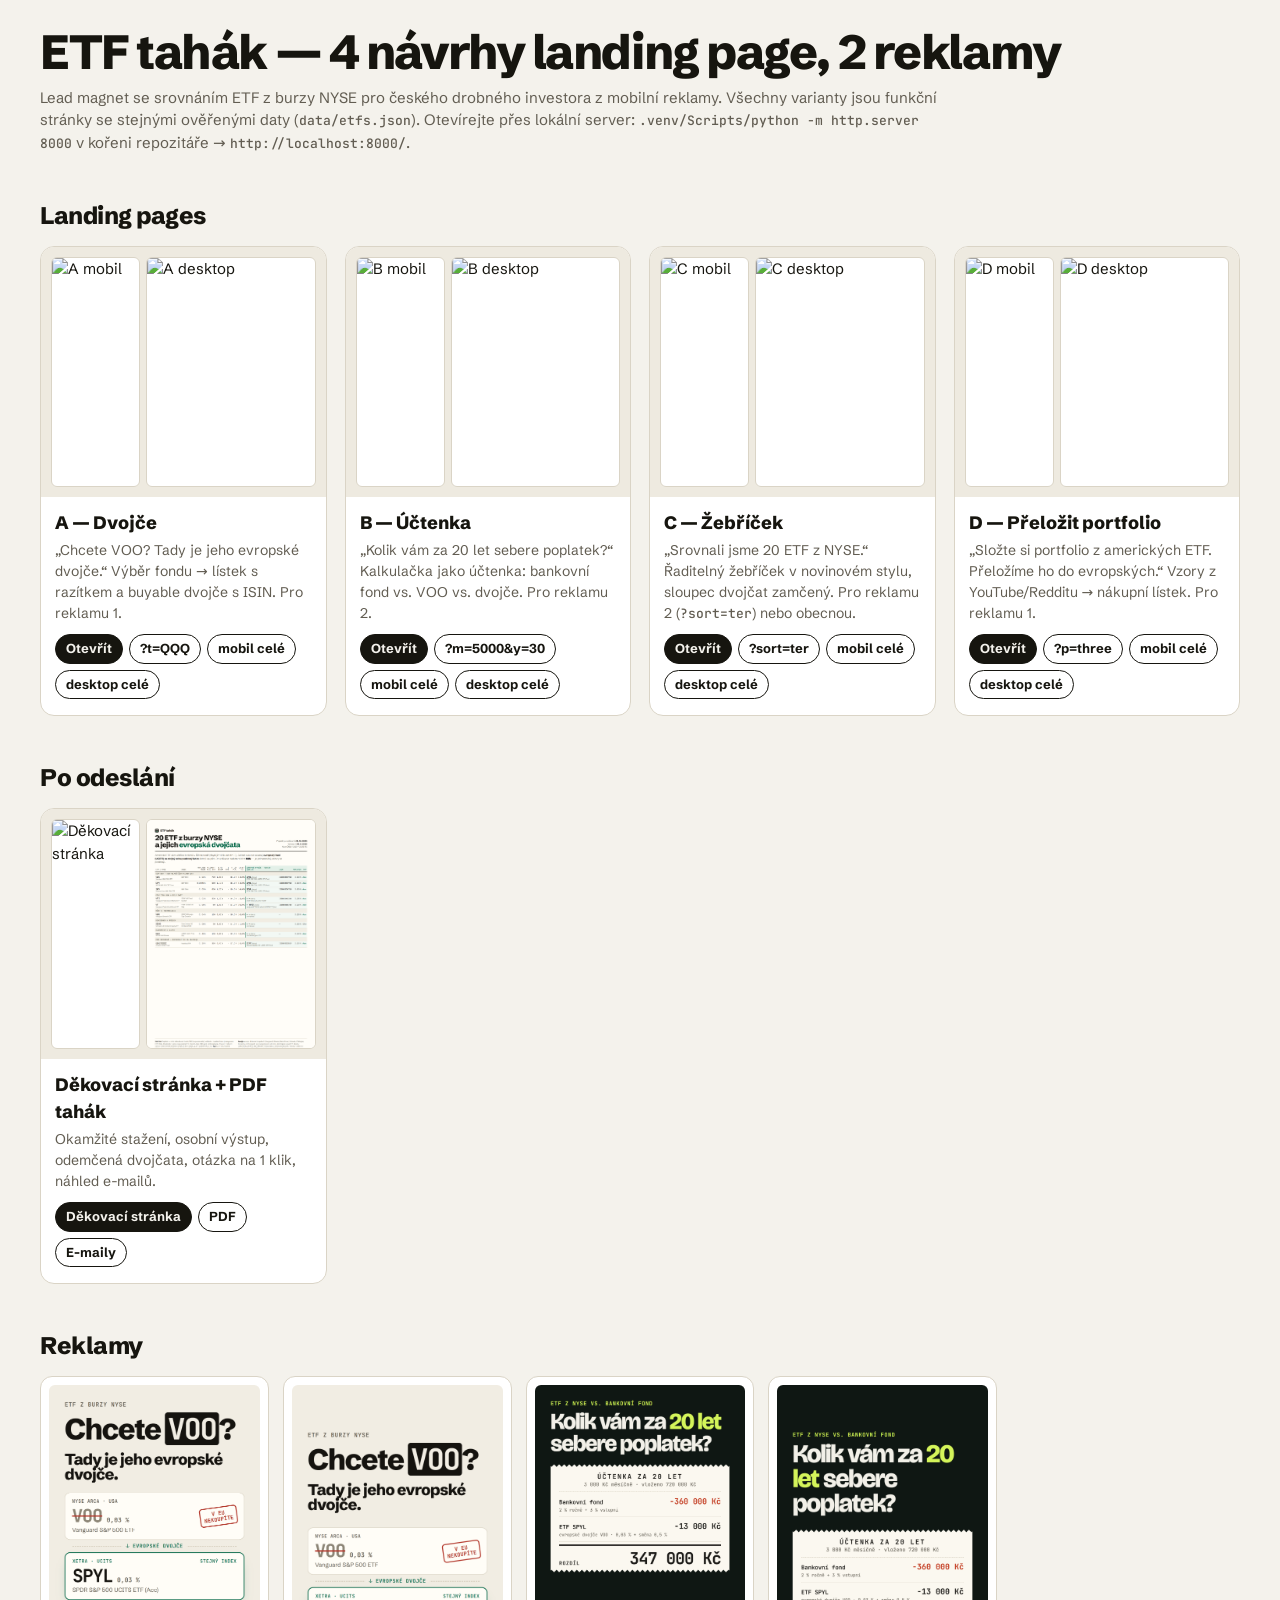
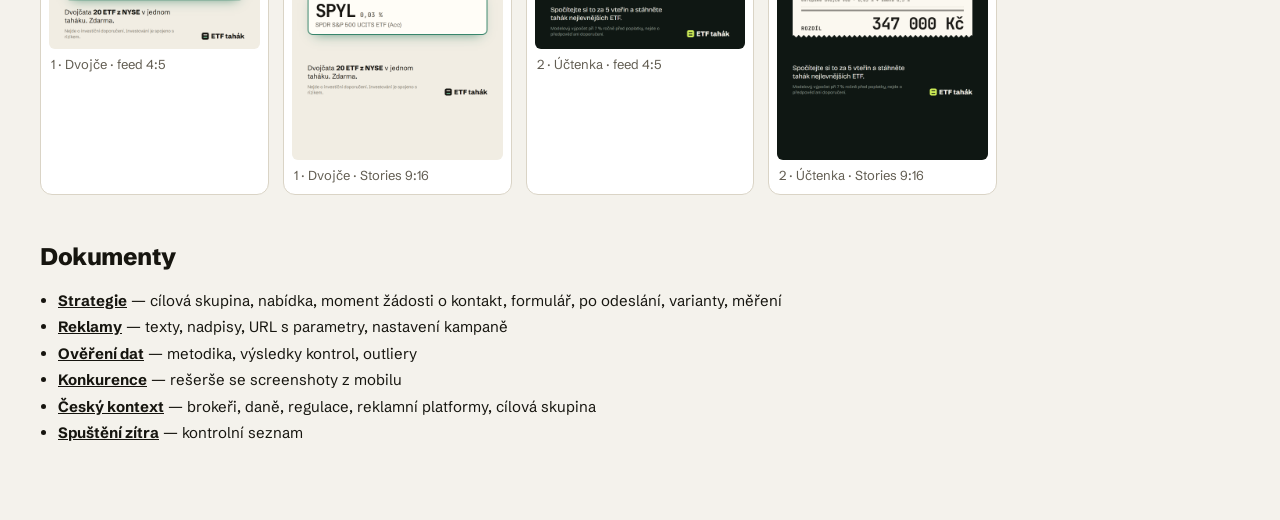
==== index.html @ c57277c0 "Add review gallery, README, capture script; fit hero CTAs in Instagram in-app viewport Co-Authored-B" ====
<!doctype html>
<html lang="cs">
<head>
<meta charset="utf-8">
<meta name="viewport" content="width=device-width, initial-scale=1">
<meta name="robots" content="noindex">
<title>ETF tahák — přehled návrhů</title>
<link rel="stylesheet" href="site/assets/fonts/fonts.css">
<style>
:root { --bg: #F4F2EC; --ink: #16150F; --muted: #625D52; --line: #DAD4C6; --card: #fff; --accent: #0B6B4C; }
* { box-sizing: border-box; } body { margin: 0; background: var(--bg); color: var(--ink); font: 15px/1.5 "Schibsted Grotesk", system-ui, sans-serif; }
.wrap { max-width: 1240px; margin: 0 auto; padding: 28px 20px 60px; }
h1 { font-weight: 800; font-size: clamp(30px, 5vw, 48px); letter-spacing: -.03em; line-height: 1.02; margin: 0; }
.lede { color: var(--muted); max-width: 60em; margin: 10px 0 0; }
h2 { font-weight: 800; font-size: 24px; letter-spacing: -.02em; margin: 44px 0 12px; }
.grid { display: grid; gap: 18px; grid-template-columns: repeat(auto-fill, minmax(270px, 1fr)); }
.card { background: var(--card); border: 1px solid var(--line); border-radius: 14px; overflow: hidden; display: flex; flex-direction: column; }
.card .shots { display: grid; grid-template-columns: 1fr 1.9fr; gap: 6px; padding: 10px; background: #EEEAE0; }
.card img { width: 100%; height: 230px; object-fit: cover; object-position: top; border-radius: 6px; border: 1px solid var(--line); background: #fff; }
.card .body { padding: 12px 14px 16px; }
.card h3 { margin: 0; font-size: 18px; font-weight: 800; }
.card p { margin: 4px 0 10px; color: var(--muted); font-size: 14px; }
.links { display: flex; flex-wrap: wrap; gap: 6px; }
.links a { font-size: 13px; font-weight: 700; text-decoration: none; border: 1.5px solid var(--ink); border-radius: 999px; padding: 4px 10px; color: var(--ink); }
.links a.primary { background: var(--ink); color: var(--bg); }
.ads { display: grid; gap: 14px; grid-template-columns: repeat(auto-fill, minmax(220px, 1fr)); }
.ads figure { margin: 0; background: var(--card); border: 1px solid var(--line); border-radius: 12px; padding: 8px; }
.ads img { width: 100%; border-radius: 6px; display: block; }
.ads figcaption { font-size: 13px; color: var(--muted); padding: 6px 2px 0; }
ul.docs { padding-left: 18px; } ul.docs li { margin: 4px 0; } ul.docs a { font-weight: 700; color: var(--ink); }
code { font-family: "JetBrains Mono", monospace; font-size: 13px; }
</style>
</head>
<body>
<div class="wrap">
  <h1>ETF tahák — 4 návrhy landing page, 2 reklamy</h1>
  <p class="lede">Lead magnet se srovnáním ETF z burzy NYSE pro českého drobného investora z mobilní reklamy. Všechny varianty jsou funkční stránky se stejnými ověřenými daty (<code>data/etfs.json</code>). Otevírejte přes lokální server: <code>.venv/Scripts/python -m http.server 8000</code> v kořeni repozitáře → <code>http://localhost:8000/</code>.</p>

  <h2>Landing pages</h2>
  <div class="grid">
    <article class="card">
      <div class="shots"><img src="screenshots/a-mobile-first.png" alt="A mobil"><img src="screenshots/a-desktop-first.png" alt="A desktop"></div>
      <div class="body"><h3>A — Dvojče</h3><p>„Chcete VOO? Tady je jeho evropské dvojče.“ Výběr fondu → lístek s razítkem a buyable dvojče s ISIN. Pro reklamu 1.</p>
        <div class="links"><a class="primary" href="site/a-dvojce/">Otevřít</a><a href="site/a-dvojce/?t=QQQ">?t=QQQ</a><a href="screenshots/a-mobile-full.png">mobil celé</a><a href="screenshots/a-desktop-full.png">desktop celé</a></div></div>
    </article>
    <article class="card">
      <div class="shots"><img src="screenshots/b-mobile-first.png" alt="B mobil"><img src="screenshots/b-desktop-first.png" alt="B desktop"></div>
      <div class="body"><h3>B — Účtenka</h3><p>„Kolik vám za 20 let sebere poplatek?“ Kalkulačka jako účtenka: bankovní fond vs. VOO vs. dvojče. Pro reklamu 2.</p>
        <div class="links"><a class="primary" href="site/b-poplatky/">Otevřít</a><a href="site/b-poplatky/?m=5000&amp;y=30">?m=5000&amp;y=30</a><a href="screenshots/b-mobile-full.png">mobil celé</a><a href="screenshots/b-desktop-full.png">desktop celé</a></div></div>
    </article>
    <article class="card">
      <div class="shots"><img src="screenshots/c-mobile-first.png" alt="C mobil"><img src="screenshots/c-desktop-first.png" alt="C desktop"></div>
      <div class="body"><h3>C — Žebříček</h3><p>„Srovnali jsme 20 ETF z NYSE.“ Řaditelný žebříček v novinovém stylu, sloupec dvojčat zamčený. Pro reklamu 2 (<code>?sort=ter</code>) nebo obecnou.</p>
        <div class="links"><a class="primary" href="site/c-srovnani/">Otevřít</a><a href="site/c-srovnani/?sort=ter">?sort=ter</a><a href="screenshots/c-mobile-full.png">mobil celé</a><a href="screenshots/c-desktop-full.png">desktop celé</a></div></div>
    </article>
    <article class="card">
      <div class="shots"><img src="screenshots/d-mobile-first.png" alt="D mobil"><img src="screenshots/d-desktop-first.png" alt="D desktop"></div>
      <div class="body"><h3>D — Přeložit portfolio</h3><p>„Složte si portfolio z amerických ETF. Přeložíme ho do evropských.“ Vzory z YouTube/Redditu → nákupní lístek. Pro reklamu 1.</p>
        <div class="links"><a class="primary" href="site/d-portfolio/">Otevřít</a><a href="site/d-portfolio/?p=three">?p=three</a><a href="screenshots/d-mobile-full.png">mobil celé</a><a href="screenshots/d-desktop-full.png">desktop celé</a></div></div>
    </article>
  </div>

  <h2>Po odeslání</h2>
  <div class="grid">
    <article class="card">
      <div class="shots"><img src="screenshots/thankyou-mobile-first.png" alt="Děkovací stránka"><img src="site/tahak/nahled-1.png" alt="PDF strana 1" style="object-position:top"></div>
      <div class="body"><h3>Děkovací stránka + PDF tahák</h3><p>Okamžité stažení, osobní výstup, odemčená dvojčata, otázka na 1 klik, náhled e-mailů.</p>
        <div class="links"><a class="primary" href="site/dekujeme/?v=A">Děkovací stránka</a><a href="site/tahak/etf-tahak-2026.pdf">PDF</a><a href="docs/emaily.md">E-maily</a></div></div>
    </article>
  </div>

  <h2>Reklamy</h2>
  <div class="ads">
    <figure><img src="ads/ad-1-dvojce-feed.png" alt="Reklama 1 feed"><figcaption>1 · Dvojče · feed 4:5</figcaption></figure>
    <figure><img src="ads/ad-1-dvojce-story.png" alt="Reklama 1 story"><figcaption>1 · Dvojče · Stories 9:16</figcaption></figure>
    <figure><img src="ads/ad-2-uctenka-feed.png" alt="Reklama 2 feed"><figcaption>2 · Účtenka · feed 4:5</figcaption></figure>
    <figure><img src="ads/ad-2-uctenka-story.png" alt="Reklama 2 story"><figcaption>2 · Účtenka · Stories 9:16</figcaption></figure>
  </div>

  <h2>Dokumenty</h2>
  <ul class="docs">
    <li><a href="docs/strategie.md">Strategie</a> — cílová skupina, nabídka, moment žádosti o kontakt, formulář, po odeslání, varianty, měření</li>
    <li><a href="docs/reklamy.md">Reklamy</a> — texty, nadpisy, URL s parametry, nastavení kampaně</li>
    <li><a href="docs/data-overeni.md">Ověření dat</a> — metodika, výsledky kontrol, outliery</li>
    <li><a href="research/competitors/README.md">Konkurence</a> — rešerše se screenshoty z mobilu</li>
    <li><a href="research/cz-context.md">Český kontext</a> — brokeři, daně, regulace, reklamní platformy, cílová skupina</li>
    <li><a href="docs/spusteni.md">Spuštění zítra</a> — kontrolní seznam</li>
  </ul>
</div>
</body>
</html>
---- site/assets/fonts/fonts.css ----
/* Bricolage Grotesque 400 800 latin-ext */
@font-face { font-family: 'Bricolage Grotesque'; font-style: normal; font-weight: 400 800; font-display: swap; src: url('./bricolage-grotesque-400_800-latin-ext.woff2') format('woff2'); unicode-range: U+0100-02BA, U+02BD-02C5, U+02C7-02CC, U+02CE-02D7, U+02DD-02FF, U+0304, U+0308, U+0329, U+1D00-1DBF, U+1E00-1E9F, U+1EF2-1EFF, U+2020, U+20A0-20AB, U+20AD-20C4, U+2113, U+2C60-2C7F, U+A720-A7FF; }
/* Bricolage Grotesque 400 800 latin */
@font-face { font-family: 'Bricolage Grotesque'; font-style: normal; font-weight: 400 800; font-display: swap; src: url('./bricolage-grotesque-400_800-latin.woff2') format('woff2'); unicode-range: U+0000-00FF, U+0131, U+0152-0153, U+02BB-02BC, U+02C6, U+02DA, U+02DC, U+0304, U+0308, U+0329, U+2000-206F, U+20AC, U+2122, U+2191, U+2193, U+2212, U+2215, U+FEFF, U+FFFD; }
/* Fraunces 400 800 latin-ext */
@font-face { font-family: 'Fraunces'; font-style: normal; font-weight: 400 800; font-display: swap; src: url('./fraunces-400_800-latin-ext.woff2') format('woff2'); unicode-range: U+0100-02BA, U+02BD-02C5, U+02C7-02CC, U+02CE-02D7, U+02DD-02FF, U+0304, U+0308, U+0329, U+1D00-1DBF, U+1E00-1E9F, U+1EF2-1EFF, U+2020, U+20A0-20AB, U+20AD-20C4, U+2113, U+2C60-2C7F, U+A720-A7FF; }
/* Fraunces 400 800 latin */
@font-face { font-family: 'Fraunces'; font-style: normal; font-weight: 400 800; font-display: swap; src: url('./fraunces-400_800-latin.woff2') format('woff2'); unicode-range: U+0000-00FF, U+0131, U+0152-0153, U+02BB-02BC, U+02C6, U+02DA, U+02DC, U+0304, U+0308, U+0329, U+2000-206F, U+20AC, U+2122, U+2191, U+2193, U+2212, U+2215, U+FEFF, U+FFFD; }
/* Hanken Grotesk 400 700 latin-ext */
@font-face { font-family: 'Hanken Grotesk'; font-style: normal; font-weight: 400 700; font-display: swap; src: url('./hanken-grotesk-400_700-latin-ext.woff2') format('woff2'); unicode-range: U+0100-02BA, U+02BD-02C5, U+02C7-02CC, U+02CE-02D7, U+02DD-02FF, U+0304, U+0308, U+0329, U+1D00-1DBF, U+1E00-1E9F, U+1EF2-1EFF, U+2020, U+20A0-20AB, U+20AD-20C4, U+2113, U+2C60-2C7F, U+A720-A7FF; }
/* Hanken Grotesk 400 700 latin */
@font-face { font-family: 'Hanken Grotesk'; font-style: normal; font-weight: 400 700; font-display: swap; src: url('./hanken-grotesk-400_700-latin.woff2') format('woff2'); unicode-range: U+0000-00FF, U+0131, U+0152-0153, U+02BB-02BC, U+02C6, U+02DA, U+02DC, U+0304, U+0308, U+0329, U+2000-206F, U+20AC, U+2122, U+2191, U+2193, U+2212, U+2215, U+FEFF, U+FFFD; }
/* Instrument Serif 400 latin-ext */
@font-face { font-family: 'Instrument Serif'; font-style: italic; font-weight: 400; font-display: swap; src: url('./instrument-serif-italic-400-latin-ext.woff2') format('woff2'); unicode-range: U+0100-02BA, U+02BD-02C5, U+02C7-02CC, U+02CE-02D7, U+02DD-02FF, U+0304, U+0308, U+0329, U+1D00-1DBF, U+1E00-1E9F, U+1EF2-1EFF, U+2020, U+20A0-20AB, U+20AD-20C4, U+2113, U+2C60-2C7F, U+A720-A7FF; }
/* Instrument Serif 400 latin */
@font-face { font-family: 'Instrument Serif'; font-style: italic; font-weight: 400; font-display: swap; src: url('./instrument-serif-italic-400-latin.woff2') format('woff2'); unicode-range: U+0000-00FF, U+0131, U+0152-0153, U+02BB-02BC, U+02C6, U+02DA, U+02DC, U+0304, U+0308, U+0329, U+2000-206F, U+20AC, U+2122, U+2191, U+2193, U+2212, U+2215, U+FEFF, U+FFFD; }
/* Instrument Serif 400 latin-ext */
@font-face { font-family: 'Instrument Serif'; font-style: normal; font-weight: 400; font-display: swap; src: url('./instrument-serif-400-latin-ext.woff2') format('woff2'); unicode-range: U+0100-02BA, U+02BD-02C5, U+02C7-02CC, U+02CE-02D7, U+02DD-02FF, U+0304, U+0308, U+0329, U+1D00-1DBF, U+1E00-1E9F, U+1EF2-1EFF, U+2020, U+20A0-20AB, U+20AD-20C4, U+2113, U+2C60-2C7F, U+A720-A7FF; }
/* Instrument Serif 400 latin */
@font-face { font-family: 'Instrument Serif'; font-style: normal; font-weight: 400; font-display: swap; src: url('./instrument-serif-400-latin.woff2') format('woff2'); unicode-range: U+0000-00FF, U+0131, U+0152-0153, U+02BB-02BC, U+02C6, U+02DA, U+02DC, U+0304, U+0308, U+0329, U+2000-206F, U+20AC, U+2122, U+2191, U+2193, U+2212, U+2215, U+FEFF, U+FFFD; }
/* JetBrains Mono 500 700 latin-ext */
@font-face { font-family: 'JetBrains Mono'; font-style: normal; font-weight: 500 700; font-display: swap; src: url('./jetbrains-mono-500_700-latin-ext.woff2') format('woff2'); unicode-range: U+0100-02BA, U+02BD-02C5, U+02C7-02CC, U+02CE-02D7, U+02DD-02FF, U+0304, U+0308, U+0329, U+1D00-1DBF, U+1E00-1E9F, U+1EF2-1EFF, U+2020, U+20A0-20AB, U+20AD-20C4, U+2113, U+2C60-2C7F, U+A720-A7FF; }
/* JetBrains Mono 500 700 latin */
@font-face { font-family: 'JetBrains Mono'; font-style: normal; font-weight: 500 700; font-display: swap; src: url('./jetbrains-mono-500_700-latin.woff2') format('woff2'); unicode-range: U+0000-00FF, U+0131, U+0152-0153, U+02BB-02BC, U+02C6, U+02DA, U+02DC, U+0304, U+0308, U+0329, U+2000-206F, U+20AC, U+2122, U+2191, U+2193, U+2212, U+2215, U+FEFF, U+FFFD; }
/* IBM Plex Sans 400 700 latin-ext */
@font-face { font-family: 'IBM Plex Sans'; font-style: normal; font-weight: 400 700; font-display: swap; src: url('./ibm-plex-sans-400_700-latin-ext.woff2') format('woff2'); unicode-range: U+0100-02BA, U+02BD-02C5, U+02C7-02CC, U+02CE-02D7, U+02DD-02FF, U+0304, U+0308, U+0329, U+1D00-1DBF, U+1E00-1E9F, U+1EF2-1EFF, U+2020, U+20A0-20AB, U+20AD-20C4, U+2113, U+2C60-2C7F, U+A720-A7FF; }
/* IBM Plex Sans 400 700 latin */
@font-face { font-family: 'IBM Plex Sans'; font-style: normal; font-weight: 400 700; font-display: swap; src: url('./ibm-plex-sans-400_700-latin.woff2') format('woff2'); unicode-range: U+0000-00FF, U+0131, U+0152-0153, U+02BB-02BC, U+02C6, U+02DA, U+02DC, U+0304, U+0308, U+0329, U+2000-206F, U+20AC, U+2122, U+2191, U+2193, U+2212, U+2215, U+FEFF, U+FFFD; }
/* Schibsted Grotesk 400 800 latin-ext */
@font-face { font-family: 'Schibsted Grotesk'; font-style: normal; font-weight: 400 800; font-display: swap; src: url('./schibsted-grotesk-400_800-latin-ext.woff2') format('woff2'); unicode-range: U+0100-02BA, U+02BD-02C5, U+02C7-02CC, U+02CE-02D7, U+02DD-02FF, U+0304, U+0308, U+0329, U+1D00-1DBF, U+1E00-1E9F, U+1EF2-1EFF, U+2020, U+20A0-20AB, U+20AD-20C4, U+2113, U+2C60-2C7F, U+A720-A7FF; }
/* Schibsted Grotesk 400 800 latin */
@font-face { font-family: 'Schibsted Grotesk'; font-style: normal; font-weight: 400 800; font-display: swap; src: url('./schibsted-grotesk-400_800-latin.woff2') format('woff2'); unicode-range: U+0000-00FF, U+0131, U+0152-0153, U+02BB-02BC, U+02C6, U+02DA, U+02DC, U+0304, U+0308, U+0329, U+2000-206F, U+20AC, U+2122, U+2191, U+2193, U+2212, U+2215, U+FEFF, U+FFFD; }
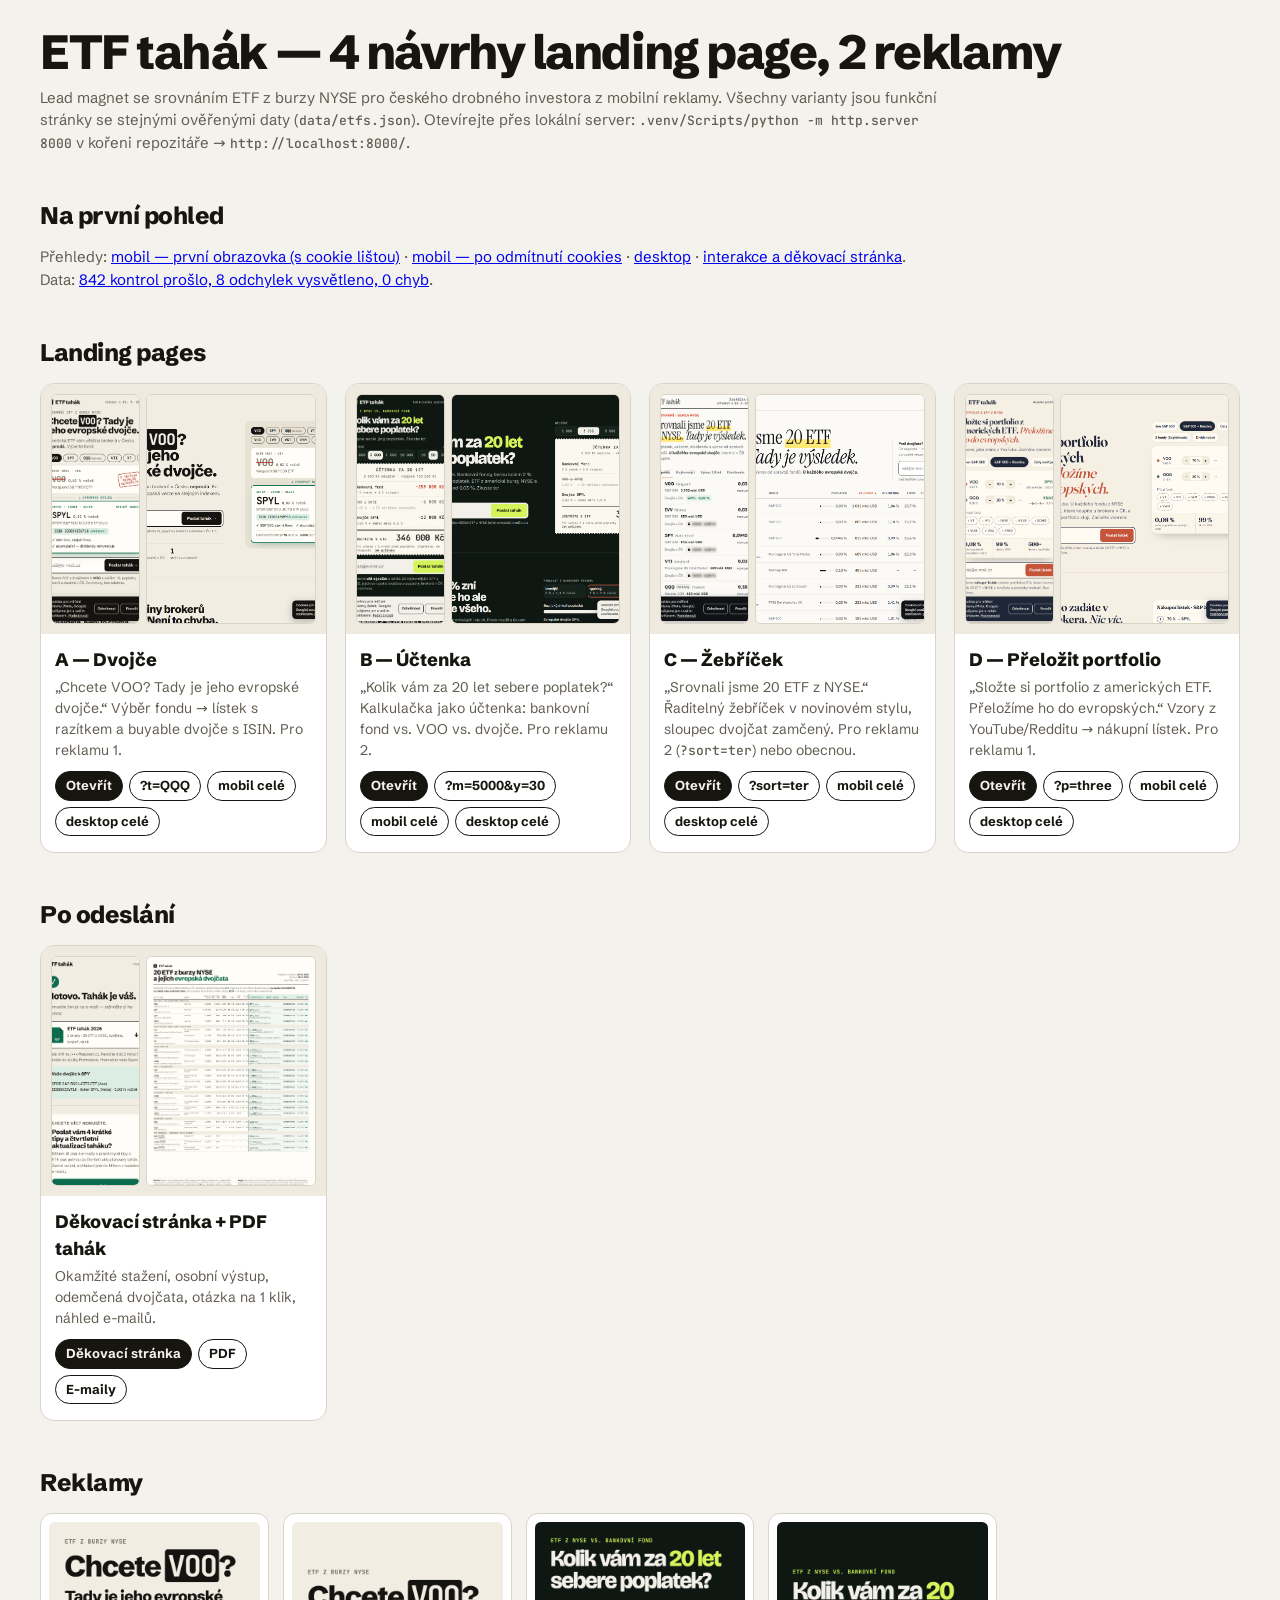
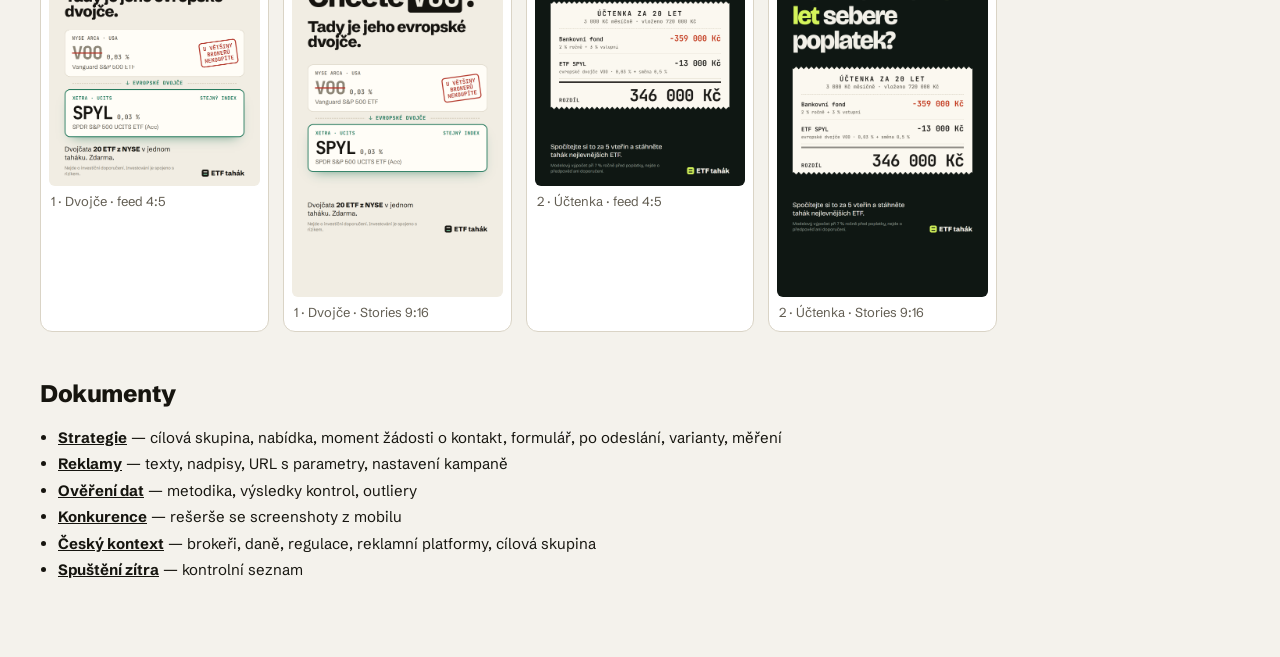
==== commit d9ecd866: "Recapture screenshots after final copy; link contact sheets and verification summary Co-Authored-By:" ====
--- a/index.html
+++ b/index.html
@@ -35,6 +35,9 @@
 <div class="wrap">
   <h1>ETF tahák — 4 návrhy landing page, 2 reklamy</h1>
   <p class="lede">Lead magnet se srovnáním ETF z burzy NYSE pro českého drobného investora z mobilní reklamy. Všechny varianty jsou funkční stránky se stejnými ověřenými daty (<code>data/etfs.json</code>). Otevírejte přes lokální server: <code>.venv/Scripts/python -m http.server 8000</code> v kořeni repozitáře → <code>http://localhost:8000/</code>.</p>
+
+  <h2>Na první pohled</h2>
+  <p class="lede">Přehledy: <a href="screenshots/_sheet-mobile-first.png">mobil — první obrazovka (s cookie lištou)</a> · <a href="screenshots/_sheet-mobile-first-clean.png">mobil — po odmítnutí cookies</a> · <a href="screenshots/_sheet-desktop-first.png">desktop</a> · <a href="screenshots/_sheet-states.png">interakce a děkovací stránka</a>. Data: <a href="docs/data-overeni.md">842 kontrol prošlo, 8 odchylek vysvětleno, 0 chyb</a>.</p>
 
   <h2>Landing pages</h2>
   <div class="grid">
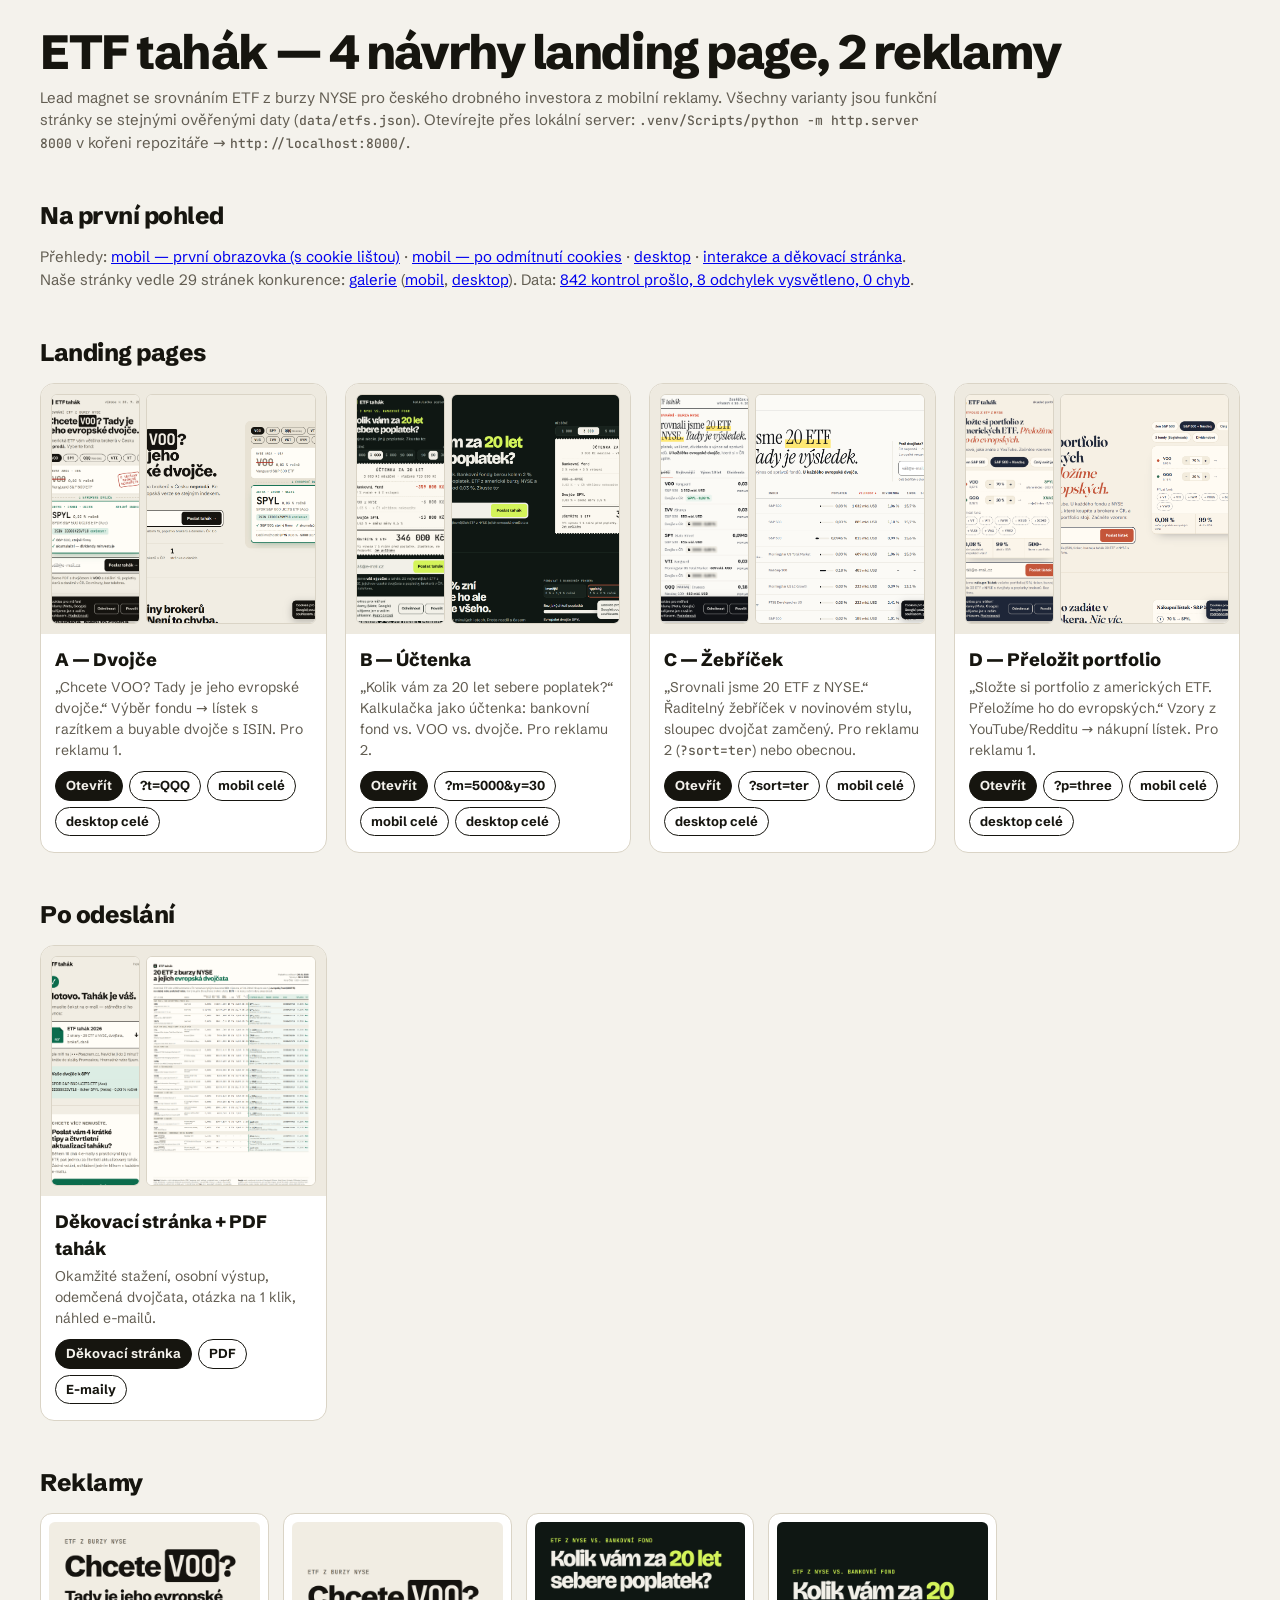
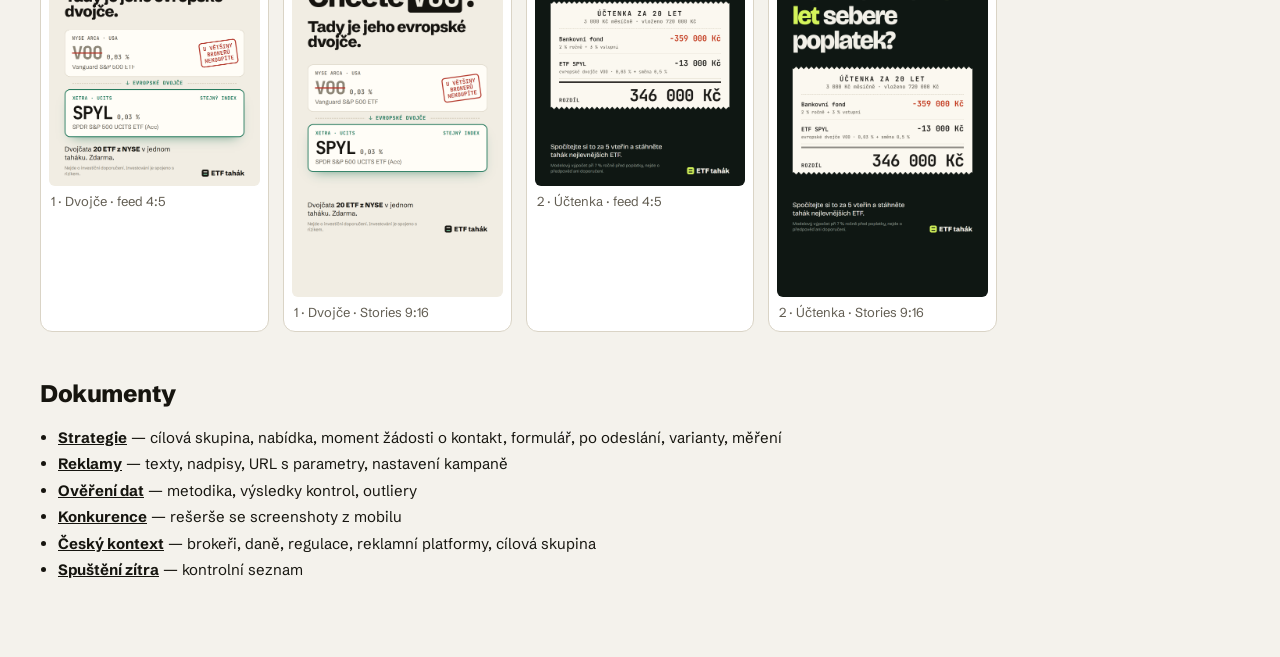
==== commit e8f050f6: "Landing page gallery: our 4 samples next to 29 competitor pages on one screen gallery.html fits ever" ====
--- a/index.html
+++ b/index.html
@@ -37,7 +37,7 @@
   <p class="lede">Lead magnet se srovnáním ETF z burzy NYSE pro českého drobného investora z mobilní reklamy. Všechny varianty jsou funkční stránky se stejnými ověřenými daty (<code>data/etfs.json</code>). Otevírejte přes lokální server: <code>.venv/Scripts/python -m http.server 8000</code> v kořeni repozitáře → <code>http://localhost:8000/</code>.</p>
 
   <h2>Na první pohled</h2>
-  <p class="lede">Přehledy: <a href="screenshots/_sheet-mobile-first.png">mobil — první obrazovka (s cookie lištou)</a> · <a href="screenshots/_sheet-mobile-first-clean.png">mobil — po odmítnutí cookies</a> · <a href="screenshots/_sheet-desktop-first.png">desktop</a> · <a href="screenshots/_sheet-states.png">interakce a děkovací stránka</a>. Data: <a href="docs/data-overeni.md">842 kontrol prošlo, 8 odchylek vysvětleno, 0 chyb</a>.</p>
+  <p class="lede">Přehledy: <a href="screenshots/_sheet-mobile-first.png">mobil — první obrazovka (s cookie lištou)</a> · <a href="screenshots/_sheet-mobile-first-clean.png">mobil — po odmítnutí cookies</a> · <a href="screenshots/_sheet-desktop-first.png">desktop</a> · <a href="screenshots/_sheet-states.png">interakce a děkovací stránka</a>. Naše stránky vedle 29 stránek konkurence: <a href="gallery.html">galerie</a> (<a href="screenshots/_sheet-gallery-mobile.jpg">mobil</a>, <a href="screenshots/_sheet-gallery-desktop.jpg">desktop</a>). Data: <a href="docs/data-overeni.md">842 kontrol prošlo, 8 odchylek vysvětleno, 0 chyb</a>.</p>
 
   <h2>Landing pages</h2>
   <div class="grid">
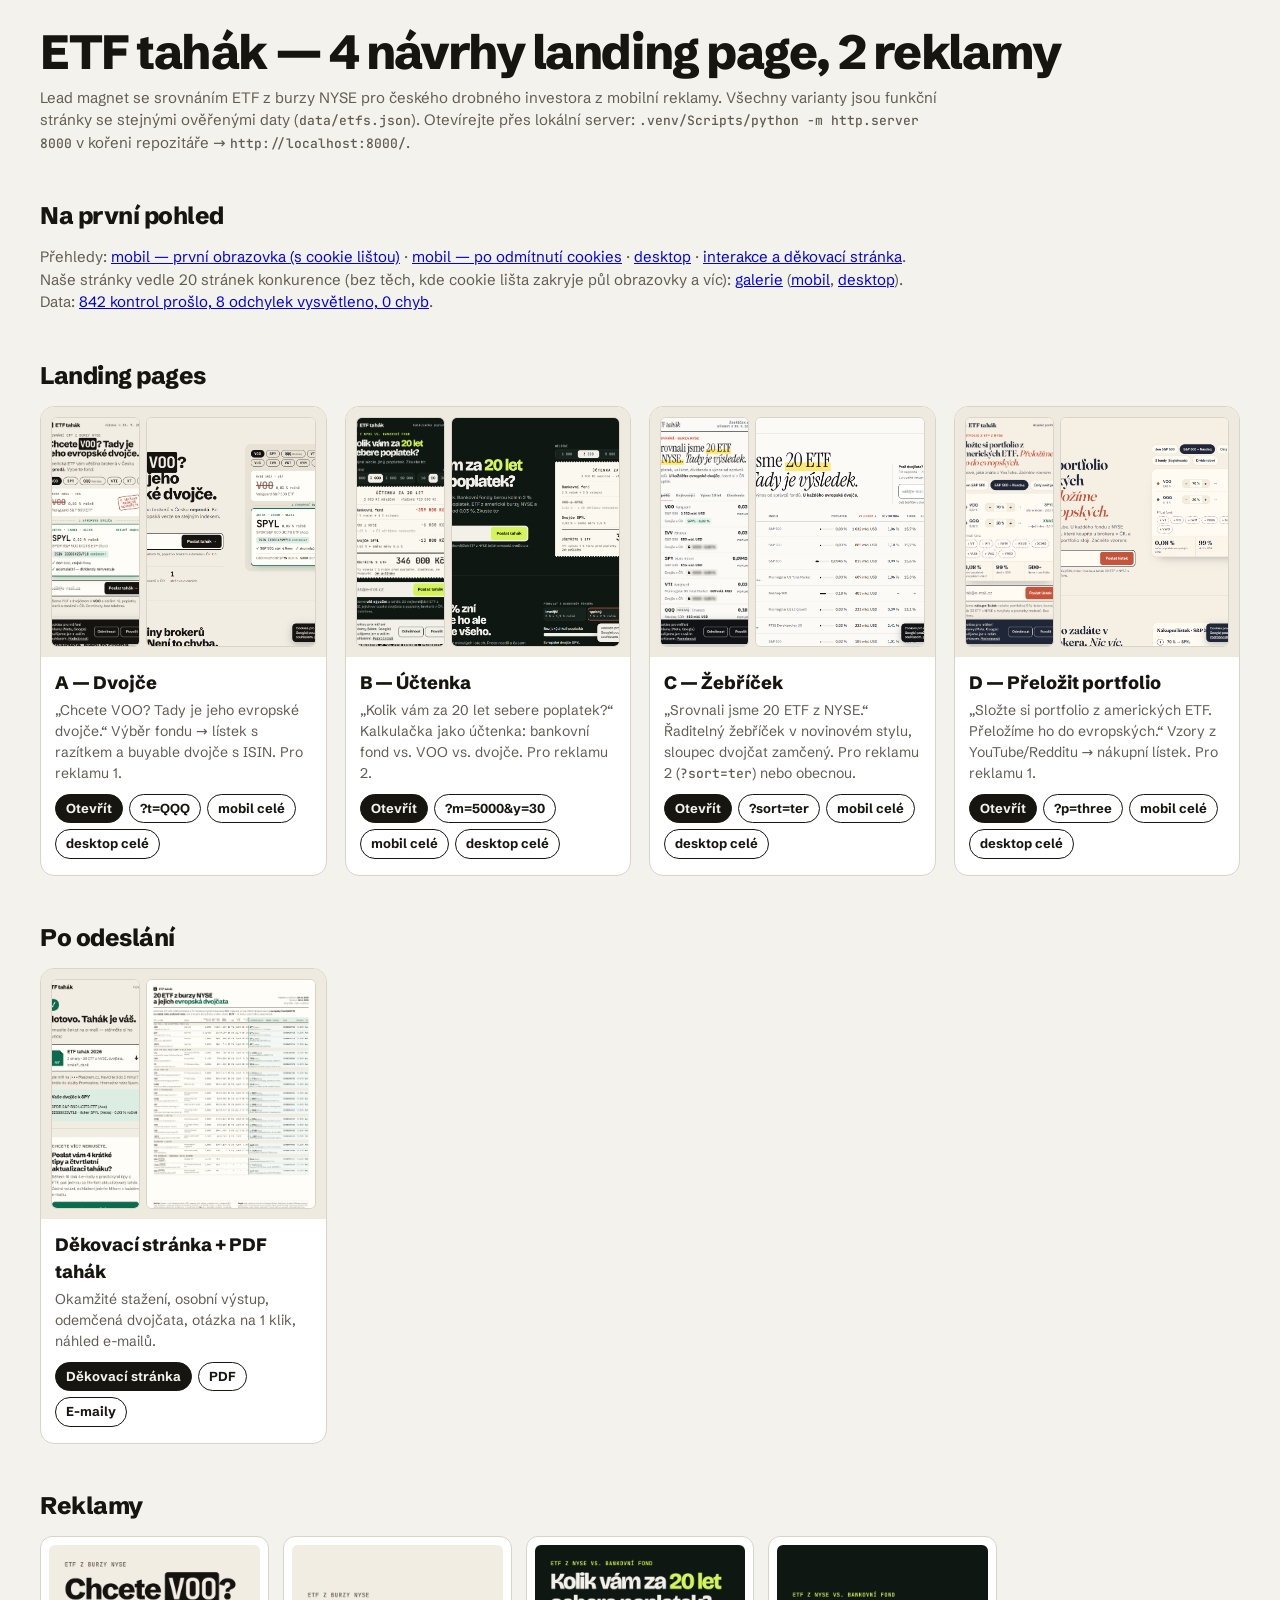
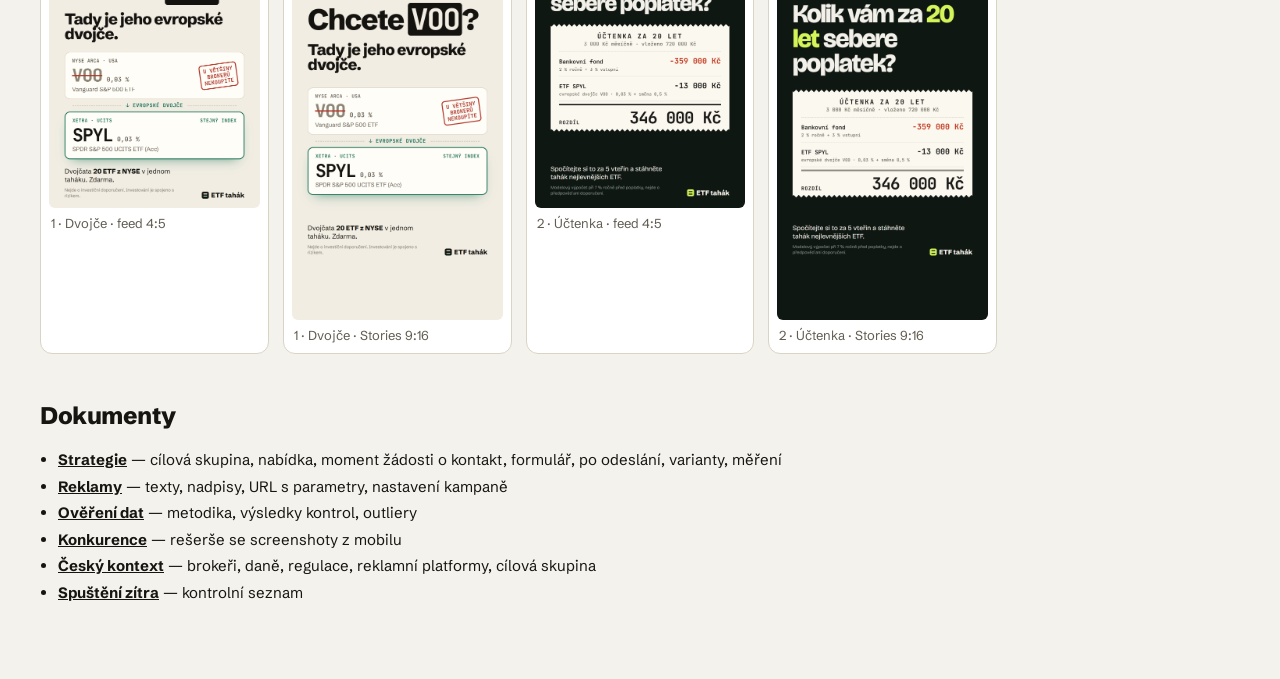
==== commit e9071c4e: "Gallery: leave out pages whose cookie popup covers half the screen or dims it Nine competitor pages " ====
--- a/index.html
+++ b/index.html
@@ -37,7 +37,7 @@
   <p class="lede">Lead magnet se srovnáním ETF z burzy NYSE pro českého drobného investora z mobilní reklamy. Všechny varianty jsou funkční stránky se stejnými ověřenými daty (<code>data/etfs.json</code>). Otevírejte přes lokální server: <code>.venv/Scripts/python -m http.server 8000</code> v kořeni repozitáře → <code>http://localhost:8000/</code>.</p>
 
   <h2>Na první pohled</h2>
-  <p class="lede">Přehledy: <a href="screenshots/_sheet-mobile-first.png">mobil — první obrazovka (s cookie lištou)</a> · <a href="screenshots/_sheet-mobile-first-clean.png">mobil — po odmítnutí cookies</a> · <a href="screenshots/_sheet-desktop-first.png">desktop</a> · <a href="screenshots/_sheet-states.png">interakce a děkovací stránka</a>. Naše stránky vedle 29 stránek konkurence: <a href="gallery.html">galerie</a> (<a href="screenshots/_sheet-gallery-mobile.jpg">mobil</a>, <a href="screenshots/_sheet-gallery-desktop.jpg">desktop</a>). Data: <a href="docs/data-overeni.md">842 kontrol prošlo, 8 odchylek vysvětleno, 0 chyb</a>.</p>
+  <p class="lede">Přehledy: <a href="screenshots/_sheet-mobile-first.png">mobil — první obrazovka (s cookie lištou)</a> · <a href="screenshots/_sheet-mobile-first-clean.png">mobil — po odmítnutí cookies</a> · <a href="screenshots/_sheet-desktop-first.png">desktop</a> · <a href="screenshots/_sheet-states.png">interakce a děkovací stránka</a>. Naše stránky vedle 20 stránek konkurence (bez těch, kde cookie lišta zakryje půl obrazovky a víc): <a href="gallery.html">galerie</a> (<a href="screenshots/_sheet-gallery-mobile.jpg">mobil</a>, <a href="screenshots/_sheet-gallery-desktop.jpg">desktop</a>). Data: <a href="docs/data-overeni.md">842 kontrol prošlo, 8 odchylek vysvětleno, 0 chyb</a>.</p>
 
   <h2>Landing pages</h2>
   <div class="grid">
